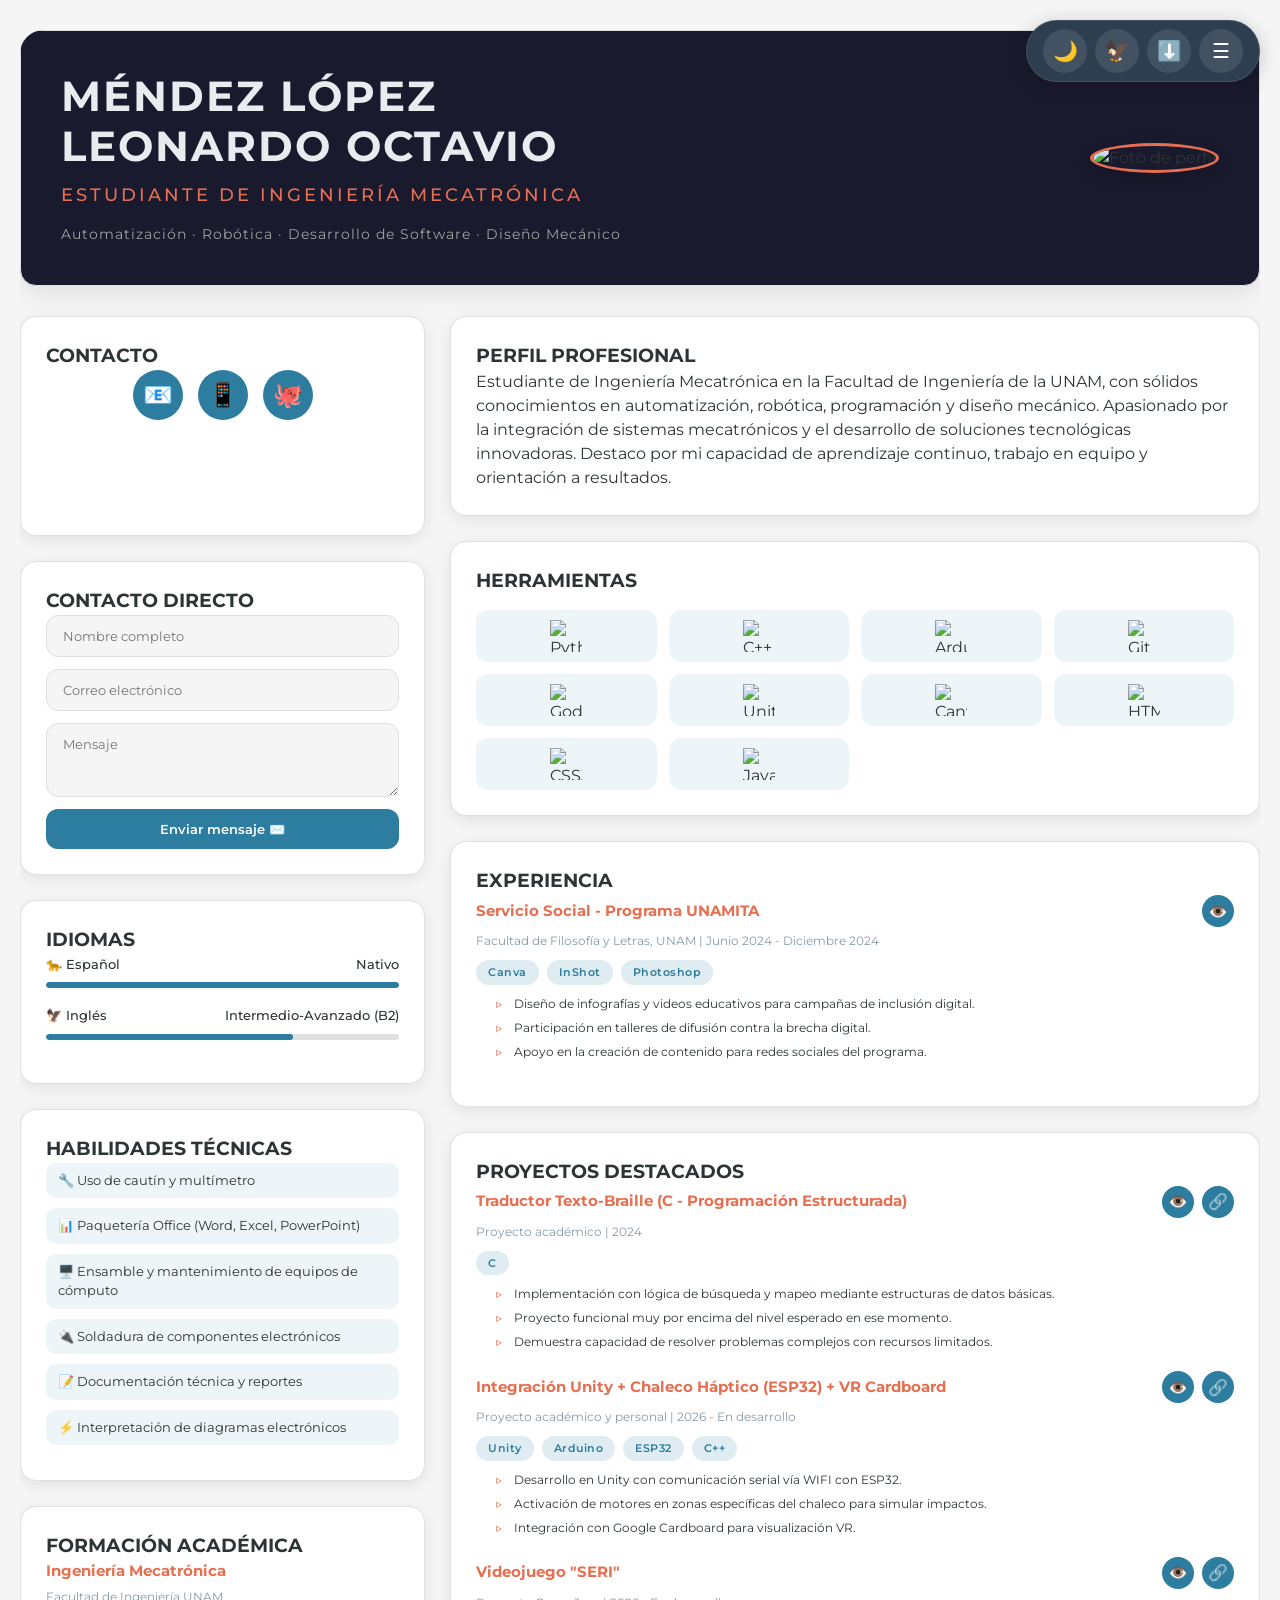
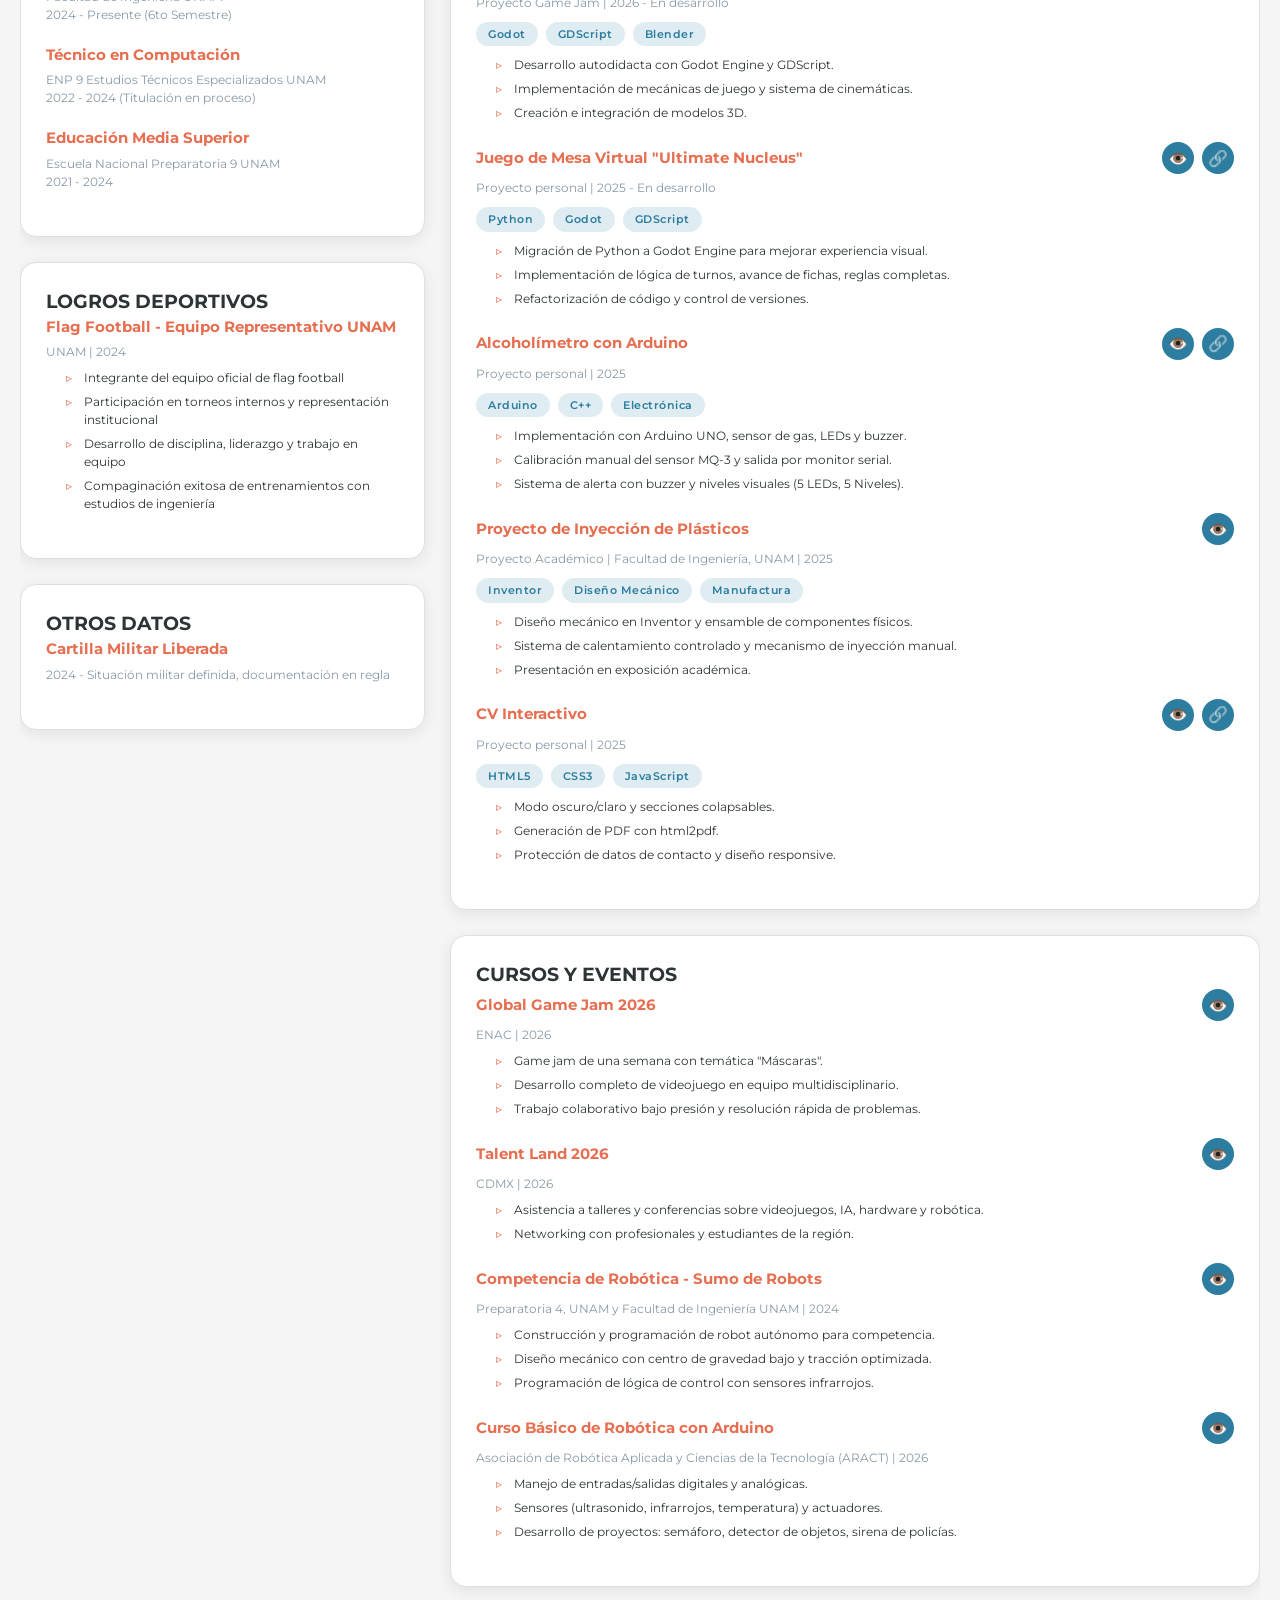
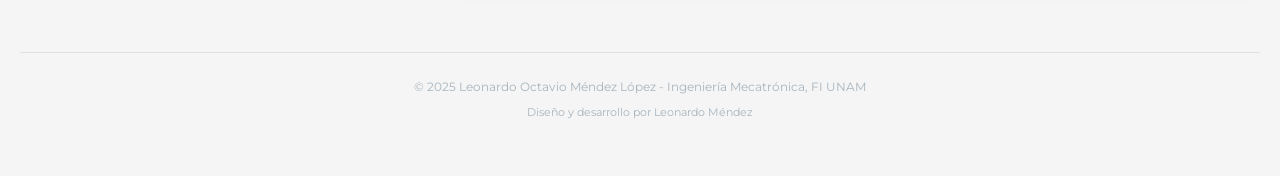
==== index.html @ 7aea2313 "Primera versión de mi CV interactivo" ====
<!DOCTYPE html>
<html lang="es">
<head>
    <meta charset="UTF-8">
    <meta name="viewport" content="width=device-width, initial-scale=1.0">
    <title>Leonardo Méndez - Ingeniero Mecatrónico</title>
    
    <!-- CSS -->
    <link rel="stylesheet" href="css/variables.css">
    <link rel="stylesheet" href="css/components/navbar.css">
    <link rel="stylesheet" href="css/components/header.css">
    <link rel="stylesheet" href="css/components/cards.css">
    <link rel="stylesheet" href="css/components/tools.css">
    <link rel="stylesheet" href="css/components/responsive.css">
    <link rel="stylesheet" href="css/main.css">
    
    <!-- Fonts -->
    <link href="https://fonts.googleapis.com/css2?family=Montserrat:wght@300;400;500;600;700;800&display=swap" rel="stylesheet">
    
    <!-- Libraries -->
    <script src="https://cdnjs.cloudflare.com/ajax/libs/html2pdf.js/0.10.1/html2pdf.bundle.min.js"></script>
</head>
<body>
    <!-- Componentes dinámicos -->
    <div id="navbar-placeholder"></div>
    
    <div class="container" id="cvContent">
        <div id="header-placeholder"></div>
        
        <div class="main-content">
            <div id="left-column-placeholder"></div>
            <div id="right-column-placeholder"></div>
        </div>
        
        <div id="footer-placeholder"></div>
    </div>
    
    <!-- Scripts -->
    <script src="https://cdn.jsdelivr.net/npm/@emailjs/browser@3/dist/email.min.js"></script>
    <script src="js/load-components.js"></script>
    <script src="js/modules/translations.js"></script>
    <script src="js/modules/contact.js"></script>
    <script src="js/modules/theme.js"></script>
    <script src="js/modules/gallery.js"></script>
    <script src="js/modules/pdf.js"></script>
    <script src="js/modules/menu.js"></script>
    <script src="js/main.js"></script>
</body>
</html>
---- css/variables.css ----
:root {
    --primary-dark: #1a1a2e;
    --primary-accent: #16213e;
    --secondary-accent: #0f3460;
    --accent-blue: #2c7da0;
    --accent-orange: #e76f51;
    --accent-purple: #6c63ff;
    --accent-gold: #f4a261;
    --text-light: #e9ecef;
    --text-dark: #2d3436;
    --bg-light: #f5f5f5;
    --bg-card-light: #ffffff;
    --bg-left-light: #e8e6e1;
    --border-light: #e0e0e0;
    --shadow-light: rgba(0, 0, 0, 0.08);
    --card-radius: 16px;
    --nav-bg: #2c3e50;
}

.dark-mode {
    --primary-dark: #0a0a0f;
    --primary-accent: #12121a;
    --secondary-accent: #1a1a2e;
    --accent-blue: #4a9fcf;
    --accent-orange: #f4a261;
    --accent-purple: #8b83ff;
    --text-light: #e2e8f0;
    --text-dark: #e9ecef;
    --bg-light: #0f0f14;
    --bg-card-light: #1a1a2e;
    --bg-left-light: #1e1e2a;
    --border-light: #2a2a3e;
    --shadow-light: rgba(0, 0, 0, 0.3);
    --nav-bg: #1a1a2e;
}

* {
    margin: 0;
    padding: 0;
    box-sizing: border-box;
}

html {
    scroll-behavior: smooth;
}

body {
    font-family: 'Montserrat', 'Segoe UI', sans-serif;
    background: var(--bg-light);
    color: var(--text-dark);
    transition: all 0.3s ease;
    line-height: 1.5;
    padding: 30px 20px;
}

.container {
    max-width: 1300px;
    margin: 0 auto;
    background: transparent;
    border-radius: 24px;
    overflow: hidden;
}

.main-content {
    display: grid;
    grid-template-columns: 1fr 2fr;
    gap: 25px;
}
---- css/components/navbar.css ----
.nav-panel {
    position: fixed;
    top: 20px;
    right: 20px;
    z-index: 1000;
    display: flex;
    gap: 0;
    background: var(--nav-bg);
    border-radius: 60px;
    padding: 8px 12px;
    box-shadow: 0 4px 20px rgba(0, 0, 0, 0.2);
    border: 1px solid rgba(255, 255, 255, 0.1);
}

.nav-btn {
    width: 44px;
    height: 44px;
    border-radius: 50%;
    border: none;
    background: rgba(255, 255, 255, 0.1);
    color: white;
    font-size: 20px;
    cursor: pointer;
    transition: all 0.3s ease;
    display: flex;
    align-items: center;
    justify-content: center;
    margin: 0 4px;
    position: relative;
}

.nav-btn::after {
    content: attr(data-tooltip);
    position: absolute;
    bottom: -35px;
    left: 50%;
    transform: translateX(-50%);
    background: var(--primary-dark);
    color: white;
    padding: 4px 10px;
    border-radius: 8px;
    font-size: 11px;
    white-space: nowrap;
    opacity: 0;
    pointer-events: none;
    transition: opacity 0.3s ease;
    font-weight: 500;
    z-index: 100;
}

.nav-btn:hover::after {
    opacity: 1;
}

.nav-btn:hover {
    background: var(--accent-orange);
    transform: translateY(-2px);
}

.sections-menu {
    position: absolute;
    top: 60px;
    right: 0;
    width: 280px;
    background: var(--bg-card-light);
    border-radius: 20px;
    box-shadow: 0 10px 30px var(--shadow-light);
    border: 1px solid var(--border-light);
    overflow: hidden;
    display: none;
    z-index: 1000;
}

.sections-menu.show {
    display: block;
}

.menu-header {
    display: flex;
    justify-content: space-between;
    align-items: center;
    padding: 15px 20px;
    background: var(--accent-blue);
    color: white;
    font-weight: 600;
    font-size: 14px;
}

.close-menu {
    background: none;
    border: none;
    color: white;
    font-size: 18px;
    cursor: pointer;
}

.menu-content {
    padding: 10px 0;
}

.menu-item {
    display: flex;
    align-items: center;
    gap: 12px;
    padding: 12px 20px;
    color: var(--text-dark);
    text-decoration: none;
    transition: all 0.3s ease;
    font-size: 14px;
    font-weight: 500;
}

.menu-item:hover {
    background: var(--accent-blue);
    color: white;
    padding-left: 28px;
}
---- css/components/header.css ----
.modern-header {
    background: var(--primary-dark);
    border-radius: var(--card-radius);
    padding: 40px;
    margin-bottom: 30px;
    display: flex;
    justify-content: space-between;
    align-items: center;
    flex-wrap: wrap;
    gap: 30px;
    box-shadow: 0 8px 25px var(--shadow-light);
    border: 1px solid var(--border-light);
}

.header-left {
    flex: 1;
}

.name-title h1 {
    font-size: 42px;
    font-weight: 700;
    font-family: 'Montserrat', sans-serif;
    color: var(--text-light);
    margin-bottom: 10px;
    letter-spacing: 2px;
    line-height: 1.2;
    text-transform: uppercase;
}

.name-title h2 {
    font-size: 18px;
    font-weight: 500;
    color: var(--accent-orange);
    margin-bottom: 15px;
    letter-spacing: 3px;
}

.header-tagline p {
    font-size: 14px;
    color: #a0a0a0;
    font-weight: 400;
    letter-spacing: 1px;
}

.header-right {
    flex-shrink: 0;
}

.header-profile-img {
    width: 120px;
    height: 120px;
    border-radius: 50%;
    object-fit: cover;
    border: 3px solid var(--accent-orange);
    box-shadow: 0 5px 15px rgba(0, 0, 0, 0.2);
}
---- css/components/cards.css ----
.card {
    background: var(--bg-card-light);
    border-radius: var(--card-radius);
    padding: 25px;
    margin-bottom: 25px;
    box-shadow: 0 4px 15px var(--shadow-light);
    transition: transform 0.3s ease, box-shadow 0.3s ease;
    border: 1px solid var(--border-light);
}

.card:hover {
    transform: translateY(-3px);
    box-shadow: 0 8px 25px var(--shadow-light);
}

.left-column .card {
    background: var(--bg-left-light);
}

.left-column .card:last-child {
    margin-bottom: 0;
}

.left-column h3, .right-column h3 {
    font-size: 16px;
    font-weight: 700;
    margin-bottom: 20px;
    padding-bottom: 10px;
    border-bottom: 2px solid var(--accent-blue);
    color: var(--accent-blue);
    letter-spacing: 2px;
    display: inline-block;
}

.contact-icons-row {
    display: flex;
    gap: 15px;
    justify-content: center;
    margin-bottom: 15px;
}

.contact-icon-wrapper {
    display: flex;
    justify-content: center;
    position: relative;
}

.contact-icon-wrapper::after {
    content: attr(data-tooltip);
    position: absolute;
    bottom: -35px;
    left: 50%;
    transform: translateX(-50%);
    background: var(--primary-dark);
    color: white;
    padding: 4px 10px;
    border-radius: 8px;
    font-size: 11px;
    white-space: nowrap;
    opacity: 0;
    pointer-events: none;
    transition: opacity 0.3s ease;
    font-weight: 500;
    z-index: 100;
}

.contact-icon-wrapper:hover::after {
    opacity: 1;
}

.reveal-icon-btn, .github-icon-btn {
    width: 50px;
    height: 50px;
    border-radius: 50%;
    border: none;
    background: var(--accent-blue);
    color: white;
    font-size: 24px;
    cursor: pointer;
    transition: all 0.3s ease;
    display: flex;
    align-items: center;
    justify-content: center;
}

.reveal-icon-btn:hover, .github-icon-btn:hover {
    background: var(--accent-orange);
    transform: scale(1.05);
}

.contact-values {
    display: flex;
    flex-direction: column;
    gap: 10px;
    align-items: center;
}

.contact-value-item {
    font-size: 13px;
    padding: 6px 12px;
    background: rgba(44, 125, 160, 0.1);
    border-radius: 20px;
    color: var(--text-dark);
    opacity: 0;
    transform: translateY(-10px);
    transition: all 0.3s ease;
}

.contact-value-item.show {
    opacity: 1;
    transform: translateY(0);
}

.contact-form-direct form {
    display: flex;
    flex-direction: column;
    gap: 12px;
}

input, textarea {
    padding: 12px 16px;
    border: 1px solid var(--border-light);
    border-radius: 12px;
    background: var(--bg-light);
    color: var(--text-dark);
    font-family: 'Montserrat', sans-serif;
    font-size: 13px;
    transition: all 0.3s ease;
}

input:focus, textarea:focus {
    outline: none;
    border-color: var(--accent-blue);
    box-shadow: 0 0 0 3px rgba(44, 125, 160, 0.2);
}

.contact-form-direct button[type="submit"] {
    background: var(--accent-blue);
    color: white;
    padding: 12px;
    border: none;
    border-radius: 12px;
    cursor: pointer;
    font-size: 13px;
    font-weight: 600;
    font-family: 'Montserrat', sans-serif;
    transition: all 0.3s ease;
}

.contact-form-direct button[type="submit"]:hover {
    background: var(--accent-orange);
    transform: translateY(-2px);
}

.language-item {
    margin-bottom: 18px;
}

.language-info {
    display: flex;
    justify-content: space-between;
    margin-bottom: 8px;
    font-size: 13px;
    font-weight: 500;
}

.language-bar {
    background: var(--border-light);
    border-radius: 10px;
    overflow: hidden;
    height: 6px;
}

.language-level {
    height: 100%;
    background: var(--accent-blue);
    border-radius: 10px;
}

.skills-list {
    list-style: none;
    padding-left: 0;
}

.skills-list li {
    margin-bottom: 10px;
    font-size: 13px;
    padding: 8px 12px;
    background: rgba(44, 125, 160, 0.08);
    border-radius: 10px;
    transition: all 0.3s ease;
}

.skills-list li:hover {
    background: rgba(44, 125, 160, 0.15);
    transform: translateX(5px);
}

.education-item, .experience-item {
    margin-bottom: 20px;
}

.education-item h4, .experience-item h4 {
    font-size: 15px;
    font-weight: 700;
    margin-bottom: 5px;
    color: var(--accent-orange);
}

.education-item p, .date {
    font-size: 12px;
    line-height: 1.5;
    color: #8899a6;
}

.item-header {
    display: flex;
    justify-content: space-between;
    align-items: center;
    flex-wrap: wrap;
    gap: 10px;
    margin-bottom: 5px;
}

.item-header h4 {
    margin: 0;
    flex: 1;
    font-size: 15px;
}

.item-buttons {
    display: flex;
    gap: 8px;
}

.view-btn, .github-link {
    width: 32px;
    height: 32px;
    border-radius: 50%;
    border: none;
    background: var(--accent-blue);
    color: white;
    font-size: 16px;
    cursor: pointer;
    transition: all 0.3s ease;
    display: flex;
    align-items: center;
    justify-content: center;
    text-decoration: none;
    position: relative;
}

.view-btn::after, .github-link::after {
    content: attr(data-tooltip);
    position: absolute;
    bottom: -35px;
    left: 50%;
    transform: translateX(-50%);
    background: var(--primary-dark);
    color: white;
    padding: 4px 10px;
    border-radius: 8px;
    font-size: 10px;
    white-space: nowrap;
    opacity: 0;
    pointer-events: none;
    transition: opacity 0.3s ease;
    font-weight: 500;
}

.view-btn:hover::after, .github-link:hover::after {
    opacity: 1;
}

.view-btn:hover, .github-link:hover {
    background: var(--accent-orange);
    transform: scale(1.05);
}

.achievements {
    list-style: none;
    padding-left: 20px;
    margin-top: 8px;
}

.achievements li {
    font-size: 12px;
    margin-bottom: 6px;
    position: relative;
    padding-left: 18px;
}

.achievements li::before {
    content: "▹";
    position: absolute;
    left: 0;
    color: var(--accent-orange);
}

.tech-stack {
    display: flex;
    flex-wrap: wrap;
    gap: 8px;
    margin: 10px 0;
}

.tech-badge {
    background: rgba(44, 125, 160, 0.15);
    color: var(--accent-blue);
    padding: 4px 12px;
    border-radius: 20px;
    font-size: 11px;
    font-weight: 600;
    letter-spacing: 0.5px;
}

.image-gallery {
    display: none;
    margin-top: 15px;
    background: var(--bg-light);
    border-radius: 12px;
    overflow: hidden;
}

.image-gallery.show {
    display: block;
}

.gallery-header {
    display: flex;
    justify-content: space-between;
    align-items: center;
    padding: 10px 15px;
    background: var(--primary-dark);
    color: white;
    font-size: 13px;
    font-weight: 600;
}

.close-gallery {
    background: none;
    border: none;
    color: white;
    font-size: 16px;
    cursor: pointer;
}

.gallery-content {
    padding: 15px;
    display: flex;
    flex-wrap: wrap;
    gap: 12px;
    justify-content: center;
}

.gallery-content img {
    max-width: 220px;
    width: 100%;
    border-radius: 10px;
    box-shadow: 0 2px 8px var(--shadow-light);
    cursor: pointer;
}

.gallery-note {
    width: 100%;
    text-align: center;
    font-size: 11px;
    opacity: 0.6;
    margin-top: 10px;
}

.footer {
    margin-top: 40px;
    padding: 25px;
    text-align: center;
    border-top: 1px solid var(--border-light);
    font-size: 12px;
    color: #8899a6;
}

.footer p {
    opacity: 0.7;
}
---- css/components/tools.css ----
.tools-grid {
    display: grid;
    grid-template-columns: repeat(4, 1fr);
    gap: 12px;
    margin-top: 15px;
}

.tool-item {
    position: relative;
    display: flex;
    flex-direction: column;
    align-items: center;
    justify-content: center;
    background: rgba(44, 125, 160, 0.08);
    padding: 10px;
    border-radius: 12px;
    transition: all 0.3s ease;
    cursor: pointer;
}

.tool-item:hover {
    background: rgba(44, 125, 160, 0.15);
    transform: translateY(-3px);
}

.colored-icon {
    width: 32px;
    height: 32px;
    object-fit: contain;
}

.tool-name {
    position: absolute;
    bottom: -28px;
    left: 50%;
    transform: translateX(-50%);
    background: var(--primary-dark);
    color: white;
    padding: 4px 8px;
    border-radius: 8px;
    font-size: 10px;
    white-space: nowrap;
    opacity: 0;
    pointer-events: none;
    transition: opacity 0.3s ease;
    z-index: 10;
    font-weight: 500;
}

.tool-item:hover .tool-name {
    opacity: 1;
}
---- css/components/responsive.css ----
@media (max-width: 900px) {
    .main-content {
        grid-template-columns: 1fr;
    }
    
    .modern-header {
        flex-direction: column;
        text-align: center;
    }
    
    .name-title h1 {
        font-size: 28px;
    }
    
    .tools-grid {
        grid-template-columns: repeat(5, 1fr);
    }
}

@media (max-width: 600px) {
    body {
        padding: 15px 10px;
    }
    
    .nav-panel {
        top: 10px;
        right: 10px;
        padding: 6px 10px;
    }
    
    .nav-btn {
        width: 38px;
        height: 38px;
        font-size: 18px;
    }
    
    .modern-header {
        padding: 25px;
    }
    
    .name-title h1 {
        font-size: 22px;
    }
    
    .card {
        padding: 18px;
    }
    
    .tools-grid {
        grid-template-columns: repeat(4, 1fr);
    }
}
---- css/main.css ----
/* Este archivo importa todos los demás CSS */
@import 'variables.css';
@import 'components/navbar.css';
@import 'components/header.css';
@import 'components/cards.css';
@import 'components/tools.css';
@import 'components/responsive.css';

/* Estilos adicionales generales */
::-webkit-scrollbar {
    width: 8px;
}

::-webkit-scrollbar-track {
    background: var(--border-light);
    border-radius: 10px;
}

::-webkit-scrollbar-thumb {
    background: var(--accent-blue);
    border-radius: 10px;
}

::-webkit-scrollbar-thumb:hover {
    background: var(--accent-orange);
}

::selection {
    background: var(--accent-blue);
    color: white;
}
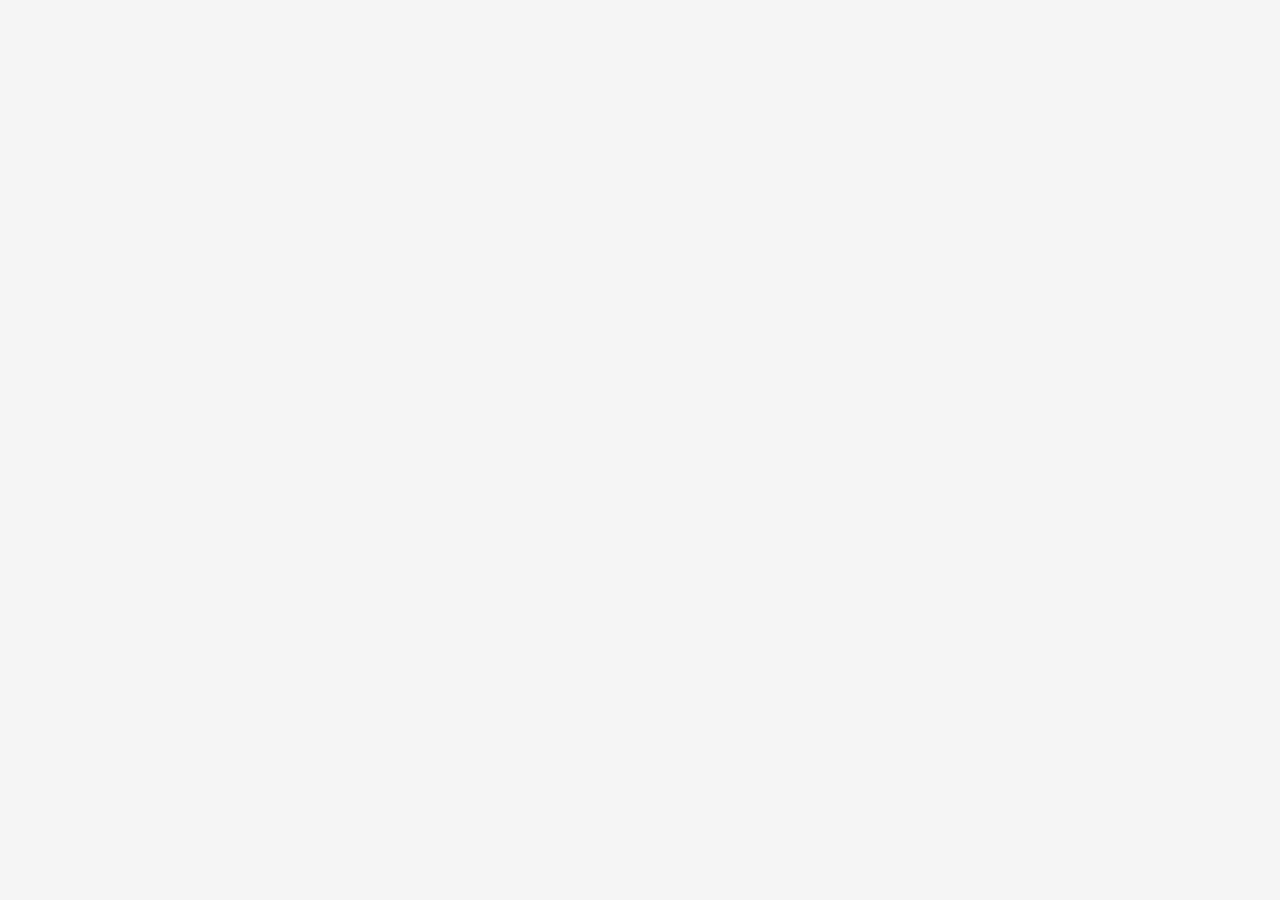
==== commit 753a2646: "Tercera Version. Segunda correccion de contacto y traduccion" ====
--- a/index.html
+++ b/index.html
@@ -34,16 +34,11 @@
         
         <div id="footer-placeholder"></div>
     </div>
-    
+        
     <!-- Scripts -->
     <script src="https://cdn.jsdelivr.net/npm/@emailjs/browser@3/dist/email.min.js"></script>
-    <script src="js/load-components.js"></script>
-    <script src="js/modules/translations.js"></script>
-    <script src="js/modules/contact.js"></script>
-    <script src="js/modules/theme.js"></script>
-    <script src="js/modules/gallery.js"></script>
-    <script src="js/modules/pdf.js"></script>
-    <script src="js/modules/menu.js"></script>
+    <script src="https://cdnjs.cloudflare.com/ajax/libs/html2pdf.js/0.10.1/html2pdf.bundle.min.js"></script>
     <script src="js/main.js"></script>
+        
 </body>
 </html>
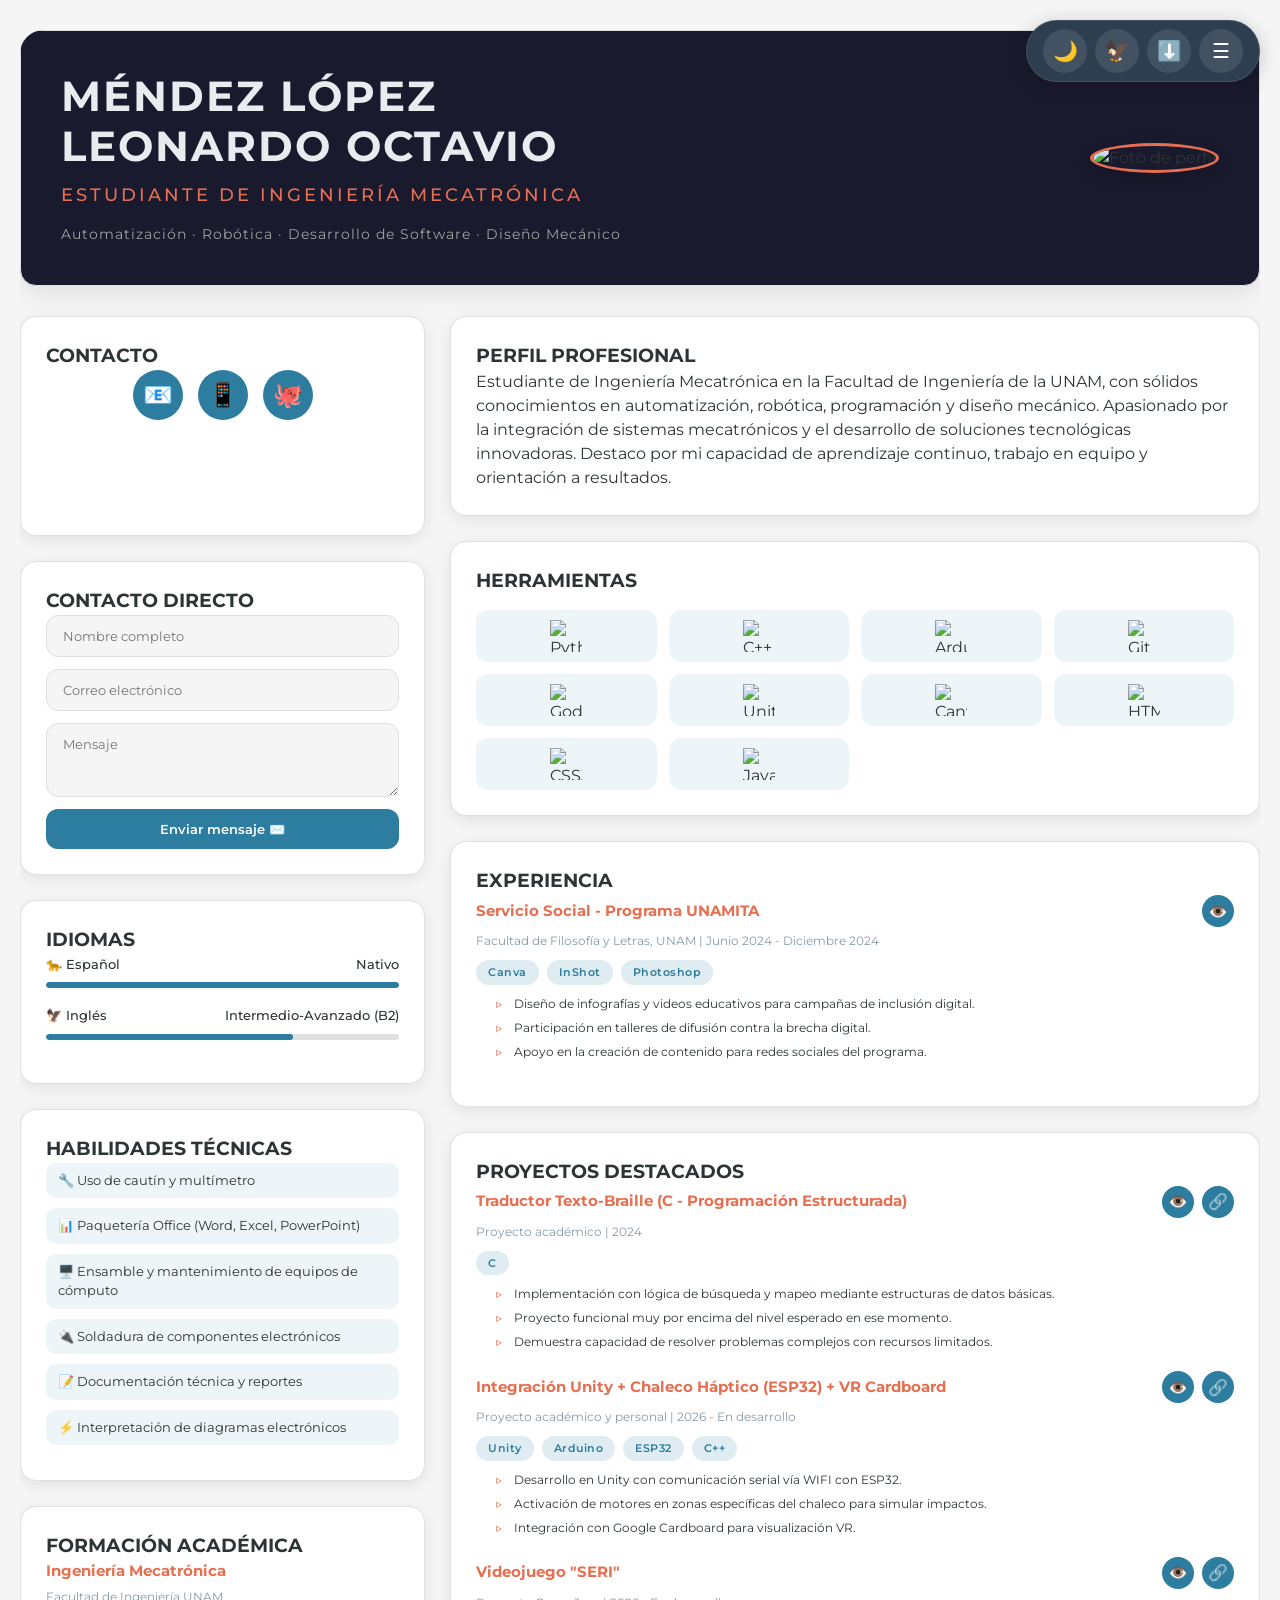
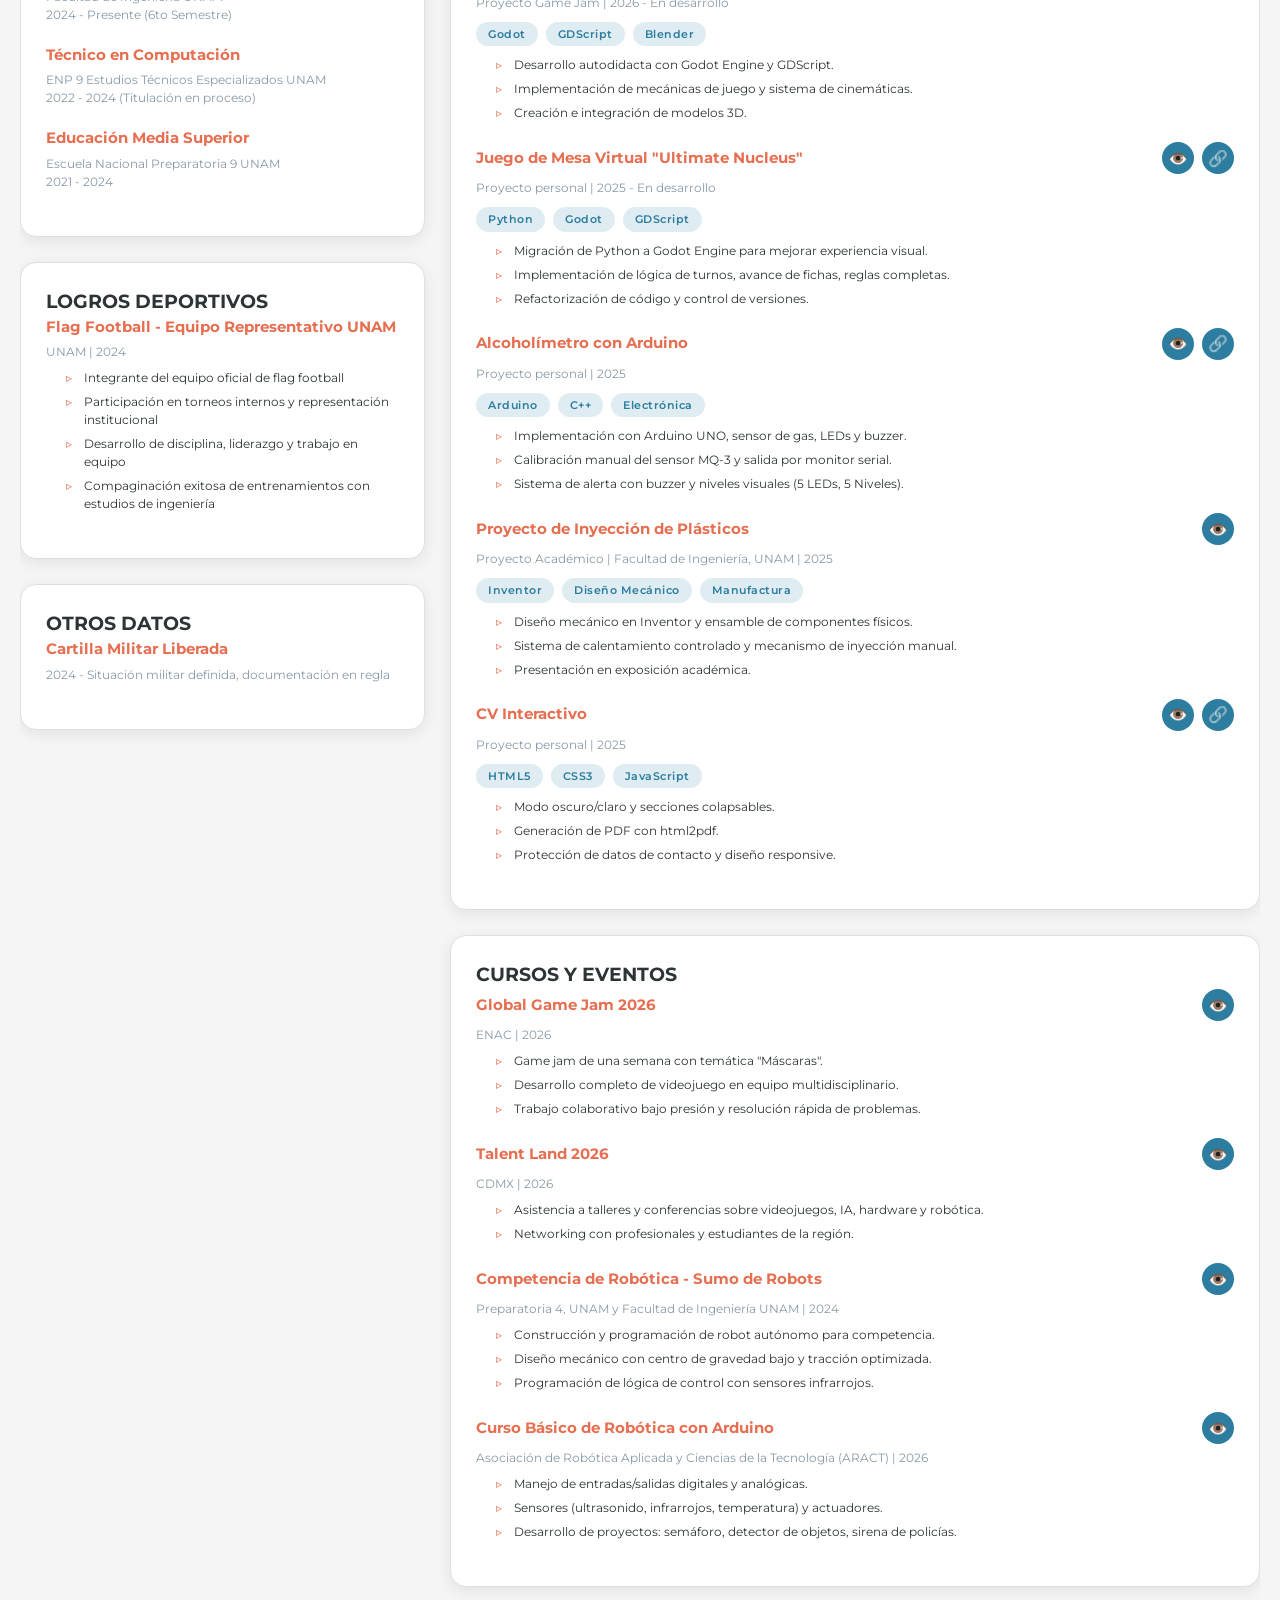
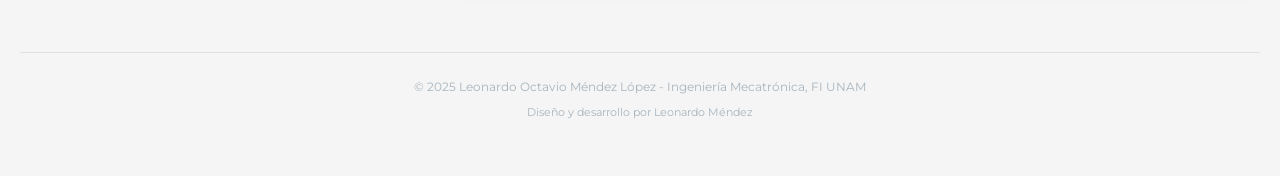
==== commit a4bf90cf: "5ta Version. Nueva Correción de contacto y traducción" ====
--- a/index.html
+++ b/index.html
@@ -34,11 +34,16 @@
         
         <div id="footer-placeholder"></div>
     </div>
-        
+    
     <!-- Scripts -->
     <script src="https://cdn.jsdelivr.net/npm/@emailjs/browser@3/dist/email.min.js"></script>
-    <script src="https://cdnjs.cloudflare.com/ajax/libs/html2pdf.js/0.10.1/html2pdf.bundle.min.js"></script>
+    <script src="js/load-components.js"></script>
+    <script src="js/modules/translations.js"></script>
+    <script src="js/modules/contact.js"></script>
+    <script src="js/modules/theme.js"></script>
+    <script src="js/modules/gallery.js"></script>
+    <script src="js/modules/pdf.js"></script>
+    <script src="js/modules/menu.js"></script>
     <script src="js/main.js"></script>
-        
 </body>
 </html>
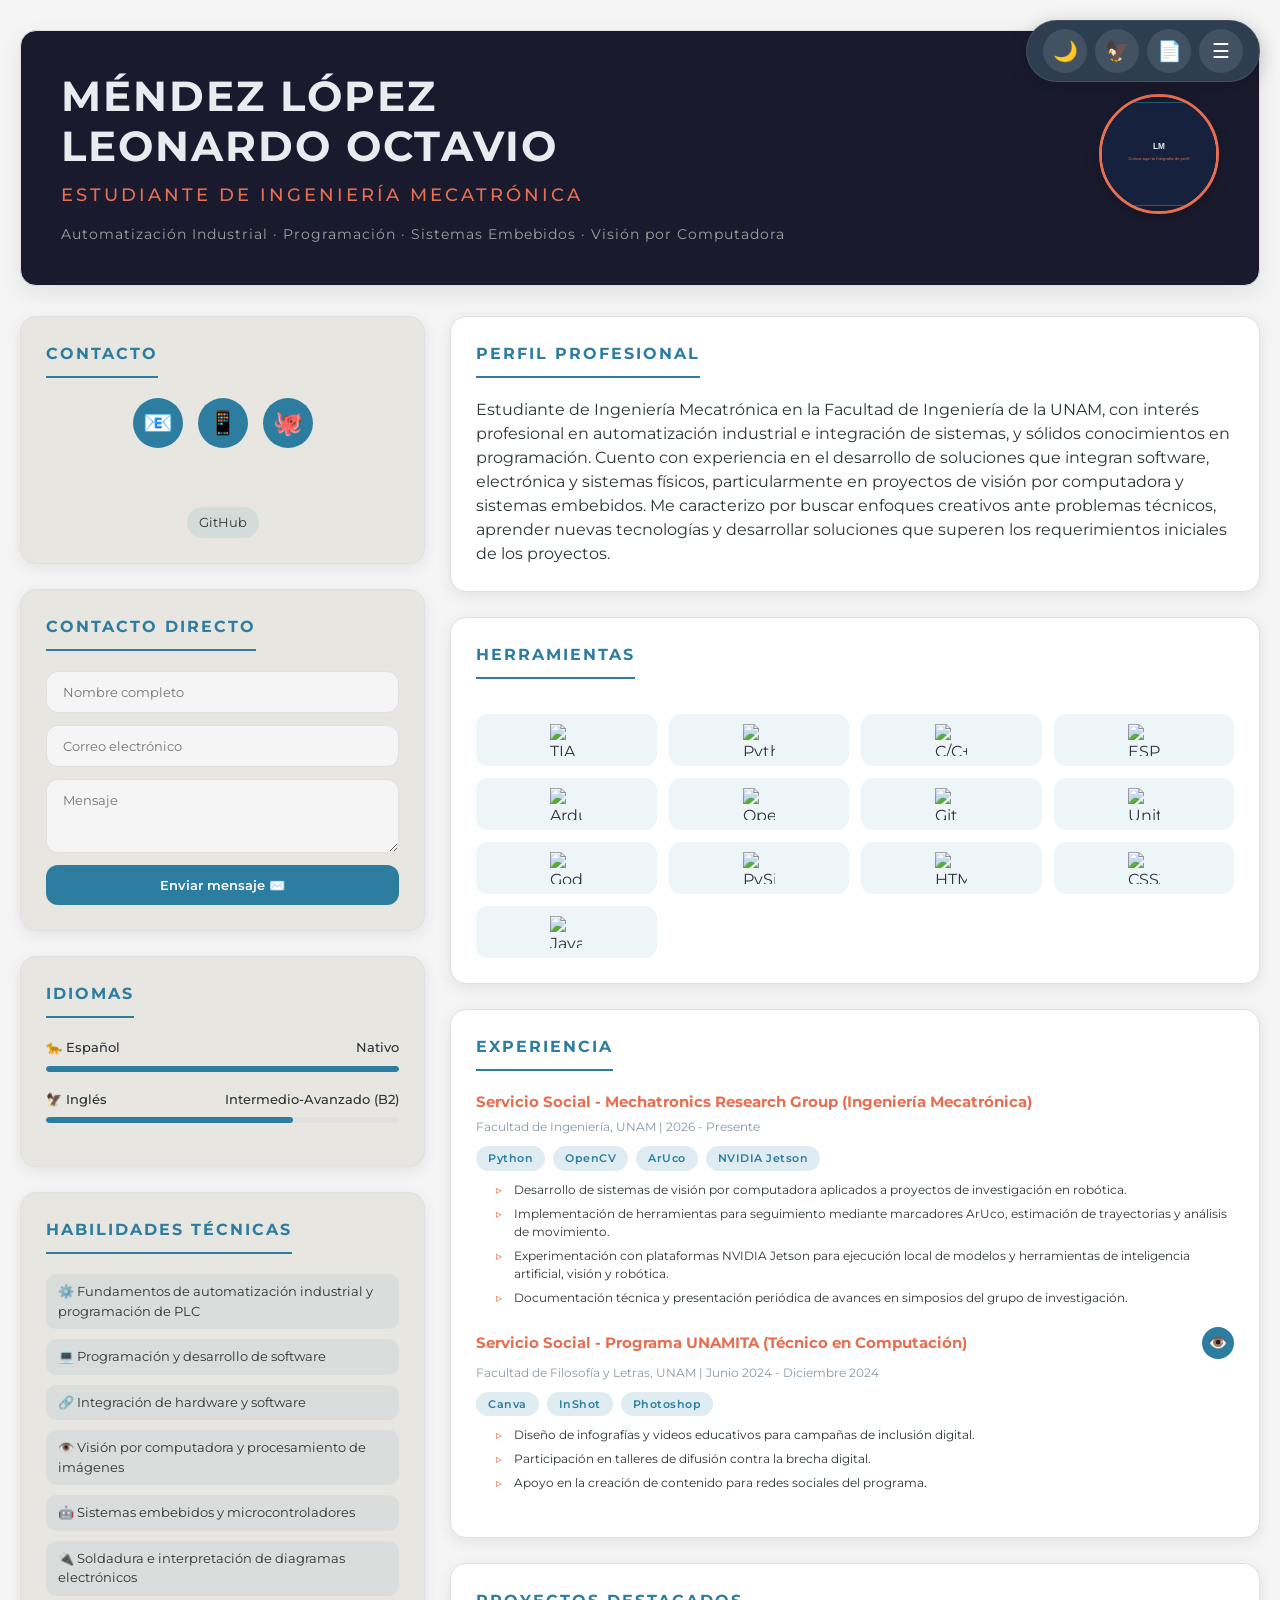
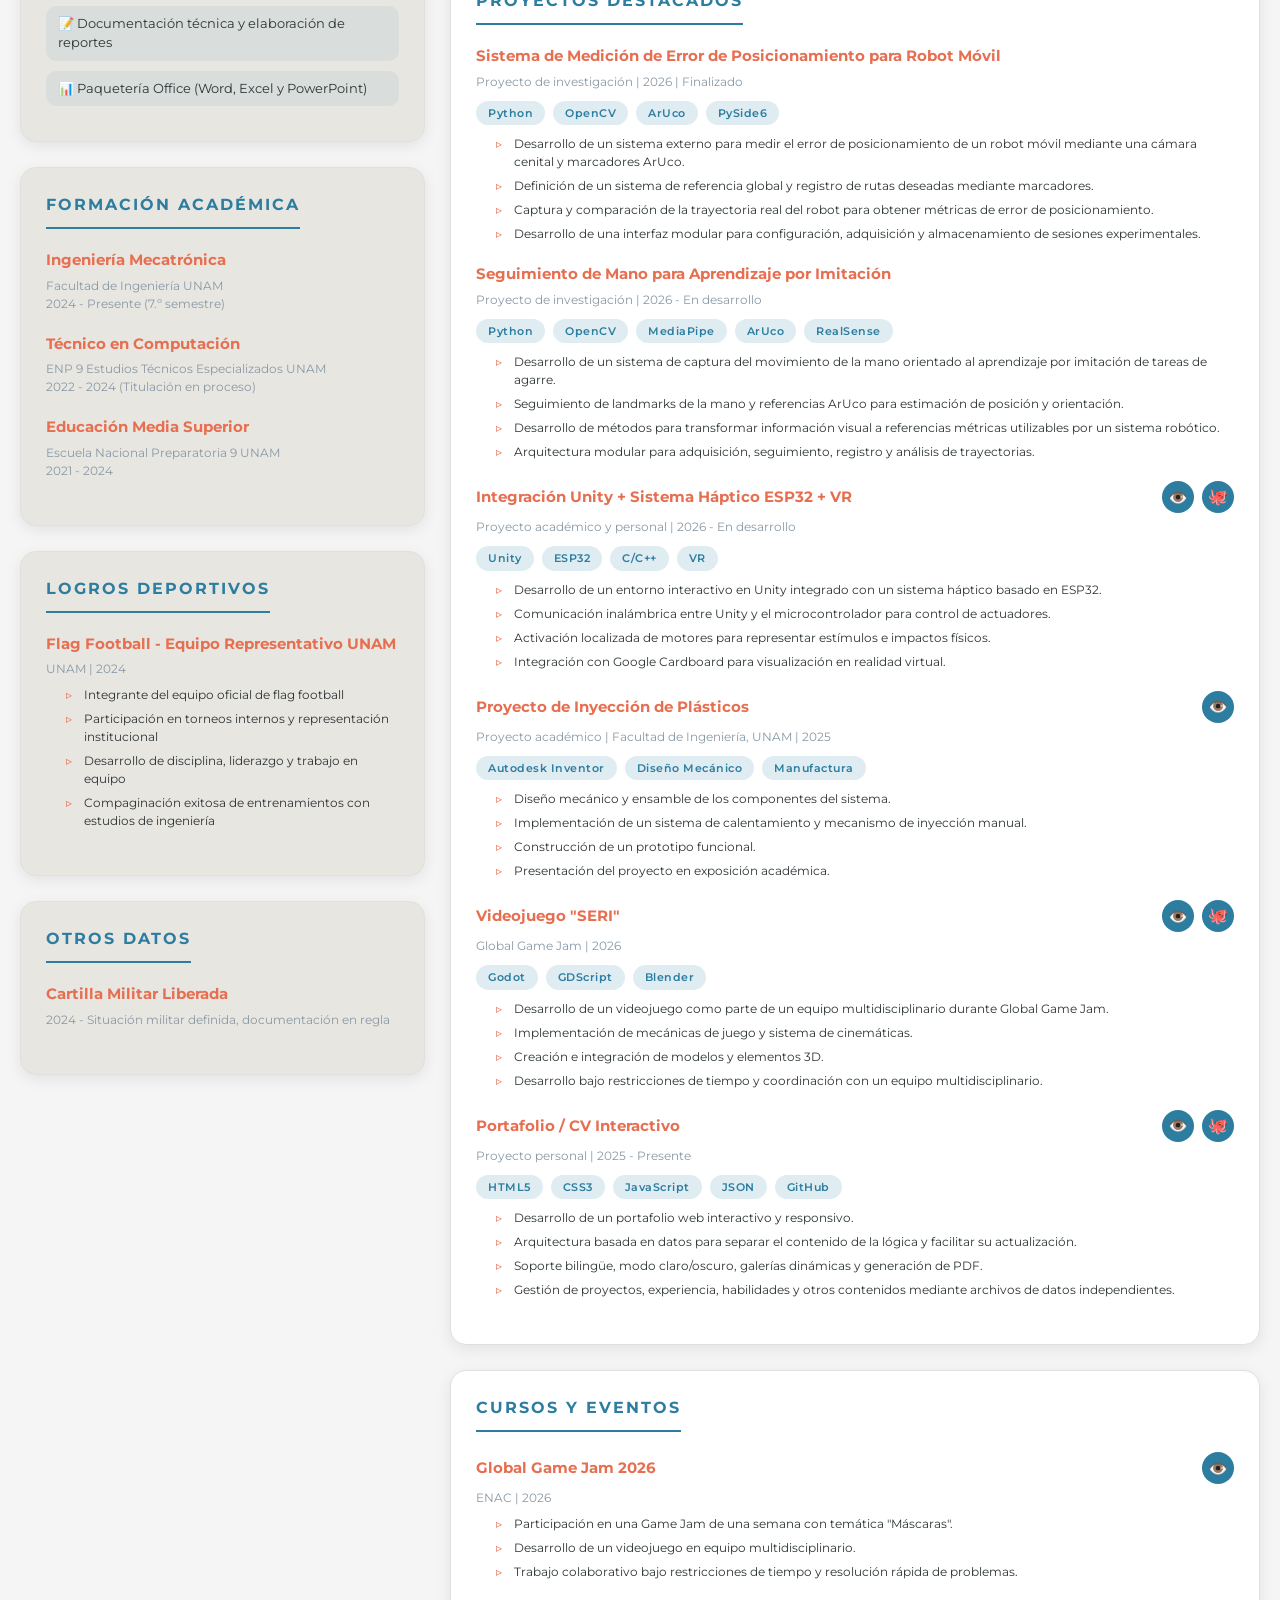
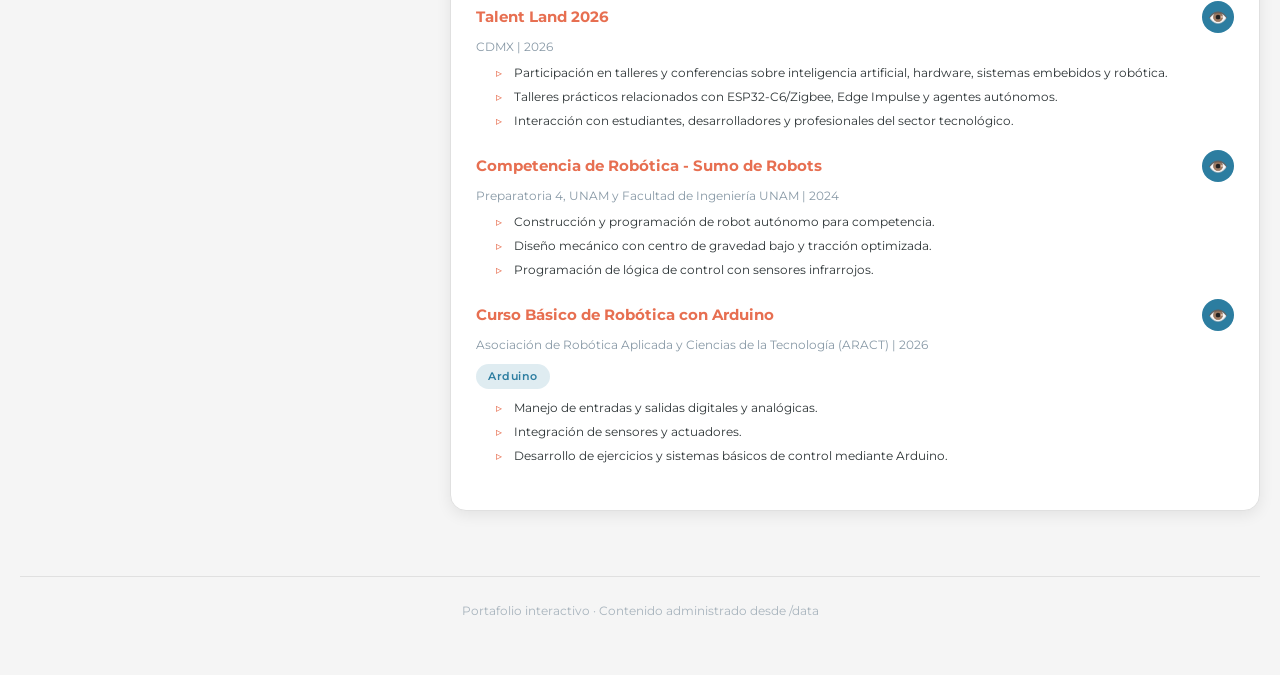
==== commit 538bc9db: "Nuevos proyectos, y json de modificacion directa" ====
--- a/index.html
+++ b/index.html
@@ -1,49 +1,43 @@
 <!DOCTYPE html>
 <html lang="es">
 <head>
-    <meta charset="UTF-8">
-    <meta name="viewport" content="width=device-width, initial-scale=1.0">
-    <title>Leonardo Méndez - Ingeniero Mecatrónico</title>
-    
-    <!-- CSS -->
-    <link rel="stylesheet" href="css/variables.css">
-    <link rel="stylesheet" href="css/components/navbar.css">
-    <link rel="stylesheet" href="css/components/header.css">
-    <link rel="stylesheet" href="css/components/cards.css">
-    <link rel="stylesheet" href="css/components/tools.css">
-    <link rel="stylesheet" href="css/components/responsive.css">
-    <link rel="stylesheet" href="css/main.css">
-    
-    <!-- Fonts -->
-    <link href="https://fonts.googleapis.com/css2?family=Montserrat:wght@300;400;500;600;700;800&display=swap" rel="stylesheet">
-    
-    <!-- Libraries -->
-    <script src="https://cdnjs.cloudflare.com/ajax/libs/html2pdf.js/0.10.1/html2pdf.bundle.min.js"></script>
+  <meta charset="UTF-8">
+  <meta name="viewport" content="width=device-width, initial-scale=1.0">
+  <meta name="description" content="Portafolio interactivo de Leonardo Méndez, estudiante de Ingeniería Mecatrónica.">
+  <title>Leonardo Méndez - Ingeniero Mecatrónico</title>
+  <link rel="stylesheet" href="css/variables.css">
+  <link rel="stylesheet" href="css/components/navbar.css">
+  <link rel="stylesheet" href="css/components/header.css">
+  <link rel="stylesheet" href="css/components/cards.css">
+  <link rel="stylesheet" href="css/components/tools.css">
+  <link rel="stylesheet" href="css/components/responsive.css">
+  <link rel="stylesheet" href="css/main.css">
+  <link href="https://fonts.googleapis.com/css2?family=Montserrat:wght@300;400;500;600;700;800&display=swap" rel="stylesheet">
+  <script src="https://cdnjs.cloudflare.com/ajax/libs/html2pdf.js/0.10.1/html2pdf.bundle.min.js"></script>
+  <script src="https://cdn.jsdelivr.net/npm/@emailjs/browser@3/dist/email.min.js"></script>
 </head>
 <body>
-    <!-- Componentes dinámicos -->
-    <div id="navbar-placeholder"></div>
-    
-    <div class="container" id="cvContent">
-        <div id="header-placeholder"></div>
-        
-        <div class="main-content">
-            <div id="left-column-placeholder"></div>
-            <div id="right-column-placeholder"></div>
-        </div>
-        
-        <div id="footer-placeholder"></div>
+  <div id="appLoading" class="app-loading">Cargando portafolio…</div>
+  <div id="navbar-placeholder"></div>
+  <div class="container" id="cvContent">
+    <div id="header-placeholder"></div>
+    <div class="main-content">
+      <div id="left-column-placeholder"></div>
+      <div id="right-column-placeholder"></div>
     </div>
-    
-    <!-- Scripts -->
-    <script src="https://cdn.jsdelivr.net/npm/@emailjs/browser@3/dist/email.min.js"></script>
-    <script src="js/load-components.js"></script>
-    <script src="js/modules/translations.js"></script>
-    <script src="js/modules/contact.js"></script>
-    <script src="js/modules/theme.js"></script>
-    <script src="js/modules/gallery.js"></script>
-    <script src="js/modules/pdf.js"></script>
-    <script src="js/modules/menu.js"></script>
-    <script src="js/main.js"></script>
+    <div id="footer-placeholder"></div>
+  </div>
+  <div id="appError" class="app-error" hidden></div>
+
+  <script src="js/load-components.js"></script>
+  <script src="js/data/data-loader.js"></script>
+  <script src="js/renderers/portfolio-renderer.js"></script>
+  <script src="js/modules/gallery.js"></script>
+  <script src="js/modules/contact.js"></script>
+  <script src="js/modules/theme.js"></script>
+  <script src="js/modules/language.js"></script>
+  <script src="js/modules/pdf.js"></script>
+  <script src="js/modules/menu.js"></script>
+  <script src="js/main.js"></script>
 </body>
-</html>+</html>
--- a/css/variables.css
+++ b/css/variables.css
@@ -1,68 +1,8 @@
 :root {
-    --primary-dark: #1a1a2e;
-    --primary-accent: #16213e;
-    --secondary-accent: #0f3460;
-    --accent-blue: #2c7da0;
-    --accent-orange: #e76f51;
-    --accent-purple: #6c63ff;
-    --accent-gold: #f4a261;
-    --text-light: #e9ecef;
-    --text-dark: #2d3436;
-    --bg-light: #f5f5f5;
-    --bg-card-light: #ffffff;
-    --bg-left-light: #e8e6e1;
-    --border-light: #e0e0e0;
-    --shadow-light: rgba(0, 0, 0, 0.08);
-    --card-radius: 16px;
-    --nav-bg: #2c3e50;
+  --primary-dark:#1a1a2e; --primary-accent:#16213e; --secondary-accent:#0f3460; --accent-blue:#2c7da0;
+  --accent-orange:#e76f51; --accent-purple:#6c63ff; --accent-gold:#f4a261; --text-light:#e9ecef; --text-dark:#2d3436;
+  --bg-light:#f5f5f5; --bg-card-light:#ffffff; --bg-left-light:#e8e6e1; --border-light:#e0e0e0; --shadow-light:rgba(0,0,0,.08);
+  --card-radius:16px; --nav-bg:#2c3e50;
 }
-
-.dark-mode {
-    --primary-dark: #0a0a0f;
-    --primary-accent: #12121a;
-    --secondary-accent: #1a1a2e;
-    --accent-blue: #4a9fcf;
-    --accent-orange: #f4a261;
-    --accent-purple: #8b83ff;
-    --text-light: #e2e8f0;
-    --text-dark: #e9ecef;
-    --bg-light: #0f0f14;
-    --bg-card-light: #1a1a2e;
-    --bg-left-light: #1e1e2a;
-    --border-light: #2a2a3e;
-    --shadow-light: rgba(0, 0, 0, 0.3);
-    --nav-bg: #1a1a2e;
-}
-
-* {
-    margin: 0;
-    padding: 0;
-    box-sizing: border-box;
-}
-
-html {
-    scroll-behavior: smooth;
-}
-
-body {
-    font-family: 'Montserrat', 'Segoe UI', sans-serif;
-    background: var(--bg-light);
-    color: var(--text-dark);
-    transition: all 0.3s ease;
-    line-height: 1.5;
-    padding: 30px 20px;
-}
-
-.container {
-    max-width: 1300px;
-    margin: 0 auto;
-    background: transparent;
-    border-radius: 24px;
-    overflow: hidden;
-}
-
-.main-content {
-    display: grid;
-    grid-template-columns: 1fr 2fr;
-    gap: 25px;
-}+.dark-mode { --primary-dark:#0a0a0f; --primary-accent:#12121a; --secondary-accent:#1a1a2e; --accent-blue:#4a9fcf; --accent-orange:#f4a261; --accent-purple:#8b83ff; --text-light:#e2e8f0; --text-dark:#e9ecef; --bg-light:#0f0f14; --bg-card-light:#1a1a2e; --bg-left-light:#1e1e2a; --border-light:#2a2a3e; --shadow-light:rgba(0,0,0,.3); --nav-bg:#1a1a2e; }
+*{margin:0;padding:0;box-sizing:border-box} html{scroll-behavior:smooth} body{font-family:'Montserrat','Segoe UI',sans-serif;background:var(--bg-light);color:var(--text-dark);transition:all .3s ease;line-height:1.5;padding:30px 20px}.container{max-width:1300px;margin:0 auto;background:transparent;border-radius:24px;overflow:visible}.main-content{display:grid;grid-template-columns:1fr 2fr;gap:25px}
--- a/css/components/navbar.css
+++ b/css/components/navbar.css
@@ -1,117 +1 @@
-.nav-panel {
-    position: fixed;
-    top: 20px;
-    right: 20px;
-    z-index: 1000;
-    display: flex;
-    gap: 0;
-    background: var(--nav-bg);
-    border-radius: 60px;
-    padding: 8px 12px;
-    box-shadow: 0 4px 20px rgba(0, 0, 0, 0.2);
-    border: 1px solid rgba(255, 255, 255, 0.1);
-}
-
-.nav-btn {
-    width: 44px;
-    height: 44px;
-    border-radius: 50%;
-    border: none;
-    background: rgba(255, 255, 255, 0.1);
-    color: white;
-    font-size: 20px;
-    cursor: pointer;
-    transition: all 0.3s ease;
-    display: flex;
-    align-items: center;
-    justify-content: center;
-    margin: 0 4px;
-    position: relative;
-}
-
-.nav-btn::after {
-    content: attr(data-tooltip);
-    position: absolute;
-    bottom: -35px;
-    left: 50%;
-    transform: translateX(-50%);
-    background: var(--primary-dark);
-    color: white;
-    padding: 4px 10px;
-    border-radius: 8px;
-    font-size: 11px;
-    white-space: nowrap;
-    opacity: 0;
-    pointer-events: none;
-    transition: opacity 0.3s ease;
-    font-weight: 500;
-    z-index: 100;
-}
-
-.nav-btn:hover::after {
-    opacity: 1;
-}
-
-.nav-btn:hover {
-    background: var(--accent-orange);
-    transform: translateY(-2px);
-}
-
-.sections-menu {
-    position: absolute;
-    top: 60px;
-    right: 0;
-    width: 280px;
-    background: var(--bg-card-light);
-    border-radius: 20px;
-    box-shadow: 0 10px 30px var(--shadow-light);
-    border: 1px solid var(--border-light);
-    overflow: hidden;
-    display: none;
-    z-index: 1000;
-}
-
-.sections-menu.show {
-    display: block;
-}
-
-.menu-header {
-    display: flex;
-    justify-content: space-between;
-    align-items: center;
-    padding: 15px 20px;
-    background: var(--accent-blue);
-    color: white;
-    font-weight: 600;
-    font-size: 14px;
-}
-
-.close-menu {
-    background: none;
-    border: none;
-    color: white;
-    font-size: 18px;
-    cursor: pointer;
-}
-
-.menu-content {
-    padding: 10px 0;
-}
-
-.menu-item {
-    display: flex;
-    align-items: center;
-    gap: 12px;
-    padding: 12px 20px;
-    color: var(--text-dark);
-    text-decoration: none;
-    transition: all 0.3s ease;
-    font-size: 14px;
-    font-weight: 500;
-}
-
-.menu-item:hover {
-    background: var(--accent-blue);
-    color: white;
-    padding-left: 28px;
-}+.nav-panel{position:fixed;top:20px;right:20px;z-index:1000;display:flex;background:var(--nav-bg);border-radius:60px;padding:8px 12px;box-shadow:0 4px 20px rgba(0,0,0,.2);border:1px solid rgba(255,255,255,.1)}.nav-btn{width:44px;height:44px;border-radius:50%;border:none;background:rgba(255,255,255,.1);color:white;font-size:20px;cursor:pointer;transition:all .3s ease;display:flex;align-items:center;justify-content:center;margin:0 4px;position:relative}.nav-btn::after{content:attr(data-tooltip);position:absolute;bottom:-35px;left:50%;transform:translateX(-50%);background:var(--primary-dark);color:white;padding:4px 10px;border-radius:8px;font-size:11px;white-space:nowrap;opacity:0;pointer-events:none;transition:opacity .3s ease;font-weight:500;z-index:100}.nav-btn:hover::after{opacity:1}.nav-btn:hover{background:var(--accent-orange);transform:translateY(-2px)}.sections-menu{position:absolute;top:60px;right:0;width:280px;background:var(--bg-card-light);border-radius:20px;box-shadow:0 10px 30px var(--shadow-light);border:1px solid var(--border-light);overflow:hidden;display:none;z-index:1000}.sections-menu.show{display:block}.menu-header{display:flex;justify-content:space-between;align-items:center;padding:15px 20px;background:var(--accent-blue);color:white;font-weight:600;font-size:14px}.close-menu{background:none;border:none;color:white;font-size:18px;cursor:pointer}.menu-content{padding:10px 0}.menu-item{display:flex;align-items:center;gap:12px;padding:12px 20px;color:var(--text-dark);text-decoration:none;transition:all .3s ease;font-size:14px;font-weight:500}.menu-item:hover{background:var(--accent-blue);color:white;padding-left:28px}
--- a/css/components/header.css
+++ b/css/components/header.css
@@ -1,56 +1 @@
-.modern-header {
-    background: var(--primary-dark);
-    border-radius: var(--card-radius);
-    padding: 40px;
-    margin-bottom: 30px;
-    display: flex;
-    justify-content: space-between;
-    align-items: center;
-    flex-wrap: wrap;
-    gap: 30px;
-    box-shadow: 0 8px 25px var(--shadow-light);
-    border: 1px solid var(--border-light);
-}
-
-.header-left {
-    flex: 1;
-}
-
-.name-title h1 {
-    font-size: 42px;
-    font-weight: 700;
-    font-family: 'Montserrat', sans-serif;
-    color: var(--text-light);
-    margin-bottom: 10px;
-    letter-spacing: 2px;
-    line-height: 1.2;
-    text-transform: uppercase;
-}
-
-.name-title h2 {
-    font-size: 18px;
-    font-weight: 500;
-    color: var(--accent-orange);
-    margin-bottom: 15px;
-    letter-spacing: 3px;
-}
-
-.header-tagline p {
-    font-size: 14px;
-    color: #a0a0a0;
-    font-weight: 400;
-    letter-spacing: 1px;
-}
-
-.header-right {
-    flex-shrink: 0;
-}
-
-.header-profile-img {
-    width: 120px;
-    height: 120px;
-    border-radius: 50%;
-    object-fit: cover;
-    border: 3px solid var(--accent-orange);
-    box-shadow: 0 5px 15px rgba(0, 0, 0, 0.2);
-}+.modern-header{background:var(--primary-dark);border-radius:var(--card-radius);padding:40px;margin-bottom:30px;display:flex;justify-content:space-between;align-items:center;flex-wrap:wrap;gap:30px;box-shadow:0 8px 25px var(--shadow-light);border:1px solid var(--border-light)}.header-left{flex:1}.name-title h1{font-size:42px;font-weight:700;color:var(--text-light);margin-bottom:10px;letter-spacing:2px;line-height:1.2;text-transform:uppercase}.name-title h2{font-size:18px;font-weight:500;color:var(--accent-orange);margin-bottom:15px;letter-spacing:3px}.header-tagline p{font-size:14px;color:#a0a0a0;font-weight:400;letter-spacing:1px}.header-right{flex-shrink:0}.header-profile-img{width:120px;height:120px;border-radius:50%;object-fit:cover;border:3px solid var(--accent-orange);box-shadow:0 5px 15px rgba(0,0,0,.2)}
--- a/css/components/cards.css
+++ b/css/components/cards.css
@@ -1,383 +1 @@
-.card {
-    background: var(--bg-card-light);
-    border-radius: var(--card-radius);
-    padding: 25px;
-    margin-bottom: 25px;
-    box-shadow: 0 4px 15px var(--shadow-light);
-    transition: transform 0.3s ease, box-shadow 0.3s ease;
-    border: 1px solid var(--border-light);
-}
-
-.card:hover {
-    transform: translateY(-3px);
-    box-shadow: 0 8px 25px var(--shadow-light);
-}
-
-.left-column .card {
-    background: var(--bg-left-light);
-}
-
-.left-column .card:last-child {
-    margin-bottom: 0;
-}
-
-.left-column h3, .right-column h3 {
-    font-size: 16px;
-    font-weight: 700;
-    margin-bottom: 20px;
-    padding-bottom: 10px;
-    border-bottom: 2px solid var(--accent-blue);
-    color: var(--accent-blue);
-    letter-spacing: 2px;
-    display: inline-block;
-}
-
-.contact-icons-row {
-    display: flex;
-    gap: 15px;
-    justify-content: center;
-    margin-bottom: 15px;
-}
-
-.contact-icon-wrapper {
-    display: flex;
-    justify-content: center;
-    position: relative;
-}
-
-.contact-icon-wrapper::after {
-    content: attr(data-tooltip);
-    position: absolute;
-    bottom: -35px;
-    left: 50%;
-    transform: translateX(-50%);
-    background: var(--primary-dark);
-    color: white;
-    padding: 4px 10px;
-    border-radius: 8px;
-    font-size: 11px;
-    white-space: nowrap;
-    opacity: 0;
-    pointer-events: none;
-    transition: opacity 0.3s ease;
-    font-weight: 500;
-    z-index: 100;
-}
-
-.contact-icon-wrapper:hover::after {
-    opacity: 1;
-}
-
-.reveal-icon-btn, .github-icon-btn {
-    width: 50px;
-    height: 50px;
-    border-radius: 50%;
-    border: none;
-    background: var(--accent-blue);
-    color: white;
-    font-size: 24px;
-    cursor: pointer;
-    transition: all 0.3s ease;
-    display: flex;
-    align-items: center;
-    justify-content: center;
-}
-
-.reveal-icon-btn:hover, .github-icon-btn:hover {
-    background: var(--accent-orange);
-    transform: scale(1.05);
-}
-
-.contact-values {
-    display: flex;
-    flex-direction: column;
-    gap: 10px;
-    align-items: center;
-}
-
-.contact-value-item {
-    font-size: 13px;
-    padding: 6px 12px;
-    background: rgba(44, 125, 160, 0.1);
-    border-radius: 20px;
-    color: var(--text-dark);
-    opacity: 0;
-    transform: translateY(-10px);
-    transition: all 0.3s ease;
-}
-
-.contact-value-item.show {
-    opacity: 1;
-    transform: translateY(0);
-}
-
-.contact-form-direct form {
-    display: flex;
-    flex-direction: column;
-    gap: 12px;
-}
-
-input, textarea {
-    padding: 12px 16px;
-    border: 1px solid var(--border-light);
-    border-radius: 12px;
-    background: var(--bg-light);
-    color: var(--text-dark);
-    font-family: 'Montserrat', sans-serif;
-    font-size: 13px;
-    transition: all 0.3s ease;
-}
-
-input:focus, textarea:focus {
-    outline: none;
-    border-color: var(--accent-blue);
-    box-shadow: 0 0 0 3px rgba(44, 125, 160, 0.2);
-}
-
-.contact-form-direct button[type="submit"] {
-    background: var(--accent-blue);
-    color: white;
-    padding: 12px;
-    border: none;
-    border-radius: 12px;
-    cursor: pointer;
-    font-size: 13px;
-    font-weight: 600;
-    font-family: 'Montserrat', sans-serif;
-    transition: all 0.3s ease;
-}
-
-.contact-form-direct button[type="submit"]:hover {
-    background: var(--accent-orange);
-    transform: translateY(-2px);
-}
-
-.language-item {
-    margin-bottom: 18px;
-}
-
-.language-info {
-    display: flex;
-    justify-content: space-between;
-    margin-bottom: 8px;
-    font-size: 13px;
-    font-weight: 500;
-}
-
-.language-bar {
-    background: var(--border-light);
-    border-radius: 10px;
-    overflow: hidden;
-    height: 6px;
-}
-
-.language-level {
-    height: 100%;
-    background: var(--accent-blue);
-    border-radius: 10px;
-}
-
-.skills-list {
-    list-style: none;
-    padding-left: 0;
-}
-
-.skills-list li {
-    margin-bottom: 10px;
-    font-size: 13px;
-    padding: 8px 12px;
-    background: rgba(44, 125, 160, 0.08);
-    border-radius: 10px;
-    transition: all 0.3s ease;
-}
-
-.skills-list li:hover {
-    background: rgba(44, 125, 160, 0.15);
-    transform: translateX(5px);
-}
-
-.education-item, .experience-item {
-    margin-bottom: 20px;
-}
-
-.education-item h4, .experience-item h4 {
-    font-size: 15px;
-    font-weight: 700;
-    margin-bottom: 5px;
-    color: var(--accent-orange);
-}
-
-.education-item p, .date {
-    font-size: 12px;
-    line-height: 1.5;
-    color: #8899a6;
-}
-
-.item-header {
-    display: flex;
-    justify-content: space-between;
-    align-items: center;
-    flex-wrap: wrap;
-    gap: 10px;
-    margin-bottom: 5px;
-}
-
-.item-header h4 {
-    margin: 0;
-    flex: 1;
-    font-size: 15px;
-}
-
-.item-buttons {
-    display: flex;
-    gap: 8px;
-}
-
-.view-btn, .github-link {
-    width: 32px;
-    height: 32px;
-    border-radius: 50%;
-    border: none;
-    background: var(--accent-blue);
-    color: white;
-    font-size: 16px;
-    cursor: pointer;
-    transition: all 0.3s ease;
-    display: flex;
-    align-items: center;
-    justify-content: center;
-    text-decoration: none;
-    position: relative;
-}
-
-.view-btn::after, .github-link::after {
-    content: attr(data-tooltip);
-    position: absolute;
-    bottom: -35px;
-    left: 50%;
-    transform: translateX(-50%);
-    background: var(--primary-dark);
-    color: white;
-    padding: 4px 10px;
-    border-radius: 8px;
-    font-size: 10px;
-    white-space: nowrap;
-    opacity: 0;
-    pointer-events: none;
-    transition: opacity 0.3s ease;
-    font-weight: 500;
-}
-
-.view-btn:hover::after, .github-link:hover::after {
-    opacity: 1;
-}
-
-.view-btn:hover, .github-link:hover {
-    background: var(--accent-orange);
-    transform: scale(1.05);
-}
-
-.achievements {
-    list-style: none;
-    padding-left: 20px;
-    margin-top: 8px;
-}
-
-.achievements li {
-    font-size: 12px;
-    margin-bottom: 6px;
-    position: relative;
-    padding-left: 18px;
-}
-
-.achievements li::before {
-    content: "▹";
-    position: absolute;
-    left: 0;
-    color: var(--accent-orange);
-}
-
-.tech-stack {
-    display: flex;
-    flex-wrap: wrap;
-    gap: 8px;
-    margin: 10px 0;
-}
-
-.tech-badge {
-    background: rgba(44, 125, 160, 0.15);
-    color: var(--accent-blue);
-    padding: 4px 12px;
-    border-radius: 20px;
-    font-size: 11px;
-    font-weight: 600;
-    letter-spacing: 0.5px;
-}
-
-.image-gallery {
-    display: none;
-    margin-top: 15px;
-    background: var(--bg-light);
-    border-radius: 12px;
-    overflow: hidden;
-}
-
-.image-gallery.show {
-    display: block;
-}
-
-.gallery-header {
-    display: flex;
-    justify-content: space-between;
-    align-items: center;
-    padding: 10px 15px;
-    background: var(--primary-dark);
-    color: white;
-    font-size: 13px;
-    font-weight: 600;
-}
-
-.close-gallery {
-    background: none;
-    border: none;
-    color: white;
-    font-size: 16px;
-    cursor: pointer;
-}
-
-.gallery-content {
-    padding: 15px;
-    display: flex;
-    flex-wrap: wrap;
-    gap: 12px;
-    justify-content: center;
-}
-
-.gallery-content img {
-    max-width: 220px;
-    width: 100%;
-    border-radius: 10px;
-    box-shadow: 0 2px 8px var(--shadow-light);
-    cursor: pointer;
-}
-
-.gallery-note {
-    width: 100%;
-    text-align: center;
-    font-size: 11px;
-    opacity: 0.6;
-    margin-top: 10px;
-}
-
-.footer {
-    margin-top: 40px;
-    padding: 25px;
-    text-align: center;
-    border-top: 1px solid var(--border-light);
-    font-size: 12px;
-    color: #8899a6;
-}
-
-.footer p {
-    opacity: 0.7;
-}+.card{background:var(--bg-card-light);border-radius:var(--card-radius);padding:25px;margin-bottom:25px;box-shadow:0 4px 15px var(--shadow-light);transition:transform .3s ease,box-shadow .3s ease;border:1px solid var(--border-light)}.card:hover{transform:translateY(-3px);box-shadow:0 8px 25px var(--shadow-light)}.left-column .card{background:var(--bg-left-light)}.left-column .card:last-child{margin-bottom:0}.left-column h3,.right-column h3{font-size:16px;font-weight:700;margin-bottom:20px;padding-bottom:10px;border-bottom:2px solid var(--accent-blue);color:var(--accent-blue);letter-spacing:2px;display:inline-block}.contact-icons-row{display:flex;gap:15px;justify-content:center;margin-bottom:15px}.contact-icon-wrapper{display:flex;justify-content:center;position:relative}.contact-icon-wrapper::after,.view-btn::after,.github-link::after{content:attr(data-tooltip);position:absolute;bottom:-35px;left:50%;transform:translateX(-50%);background:var(--primary-dark);color:white;padding:4px 10px;border-radius:8px;font-size:10px;white-space:nowrap;opacity:0;pointer-events:none;transition:opacity .3s ease;font-weight:500;z-index:100}.contact-icon-wrapper:hover::after,.view-btn:hover::after,.github-link:hover::after{opacity:1}.reveal-icon-btn,.github-icon-btn{width:50px;height:50px;border-radius:50%;border:none;background:var(--accent-blue);color:white;font-size:24px;cursor:pointer;transition:all .3s ease;display:flex;align-items:center;justify-content:center}.reveal-icon-btn:hover,.github-icon-btn:hover{background:var(--accent-orange);transform:scale(1.05)}.contact-values{display:flex;flex-direction:column;gap:10px;align-items:center}.contact-value-item{font-size:13px;padding:6px 12px;background:rgba(44,125,160,.1);border-radius:20px;color:var(--text-dark);opacity:0;transform:translateY(-10px);transition:all .3s ease;max-width:100%;overflow-wrap:anywhere}.contact-value-item.show{opacity:1;transform:translateY(0)}.contact-form-direct form{display:flex;flex-direction:column;gap:12px}input,textarea{padding:12px 16px;border:1px solid var(--border-light);border-radius:12px;background:var(--bg-light);color:var(--text-dark);font-family:'Montserrat',sans-serif;font-size:13px;transition:all .3s ease}input:focus,textarea:focus{outline:none;border-color:var(--accent-blue);box-shadow:0 0 0 3px rgba(44,125,160,.2)}.contact-form-direct button[type=submit]{background:var(--accent-blue);color:white;padding:12px;border:none;border-radius:12px;cursor:pointer;font-size:13px;font-weight:600;font-family:'Montserrat',sans-serif;transition:all .3s ease}.contact-form-direct button[type=submit]:hover{background:var(--accent-orange);transform:translateY(-2px)}.language-item{margin-bottom:18px}.language-info{display:flex;justify-content:space-between;margin-bottom:8px;font-size:13px;font-weight:500;gap:12px}.language-bar{background:var(--border-light);border-radius:10px;overflow:hidden;height:6px}.language-level{height:100%;background:var(--accent-blue);border-radius:10px}.skills-list{list-style:none;padding-left:0}.skills-list li{margin-bottom:10px;font-size:13px;padding:8px 12px;background:rgba(44,125,160,.08);border-radius:10px;transition:all .3s ease}.skills-list li:hover{background:rgba(44,125,160,.15);transform:translateX(5px)}.education-item,.experience-item{margin-bottom:20px}.education-item h4,.experience-item h4{font-size:15px;font-weight:700;margin-bottom:5px;color:var(--accent-orange)}.education-item p,.date{font-size:12px;line-height:1.5;color:#8899a6}.item-header{display:flex;justify-content:space-between;align-items:center;flex-wrap:wrap;gap:10px;margin-bottom:5px}.item-header h4{margin:0;flex:1;font-size:15px}.item-buttons{display:flex;gap:8px}.view-btn,.github-link{width:32px;height:32px;border-radius:50%;border:none;background:var(--accent-blue);color:white;font-size:16px;cursor:pointer;transition:all .3s ease;display:flex;align-items:center;justify-content:center;text-decoration:none;position:relative}.view-btn:hover,.github-link:hover{background:var(--accent-orange);transform:scale(1.05)}.achievements{list-style:none;padding-left:20px;margin-top:8px}.achievements li{font-size:12px;margin-bottom:6px;position:relative;padding-left:18px}.achievements li::before{content:'▹';position:absolute;left:0;color:var(--accent-orange)}.tech-stack{display:flex;flex-wrap:wrap;gap:8px;margin:10px 0}.tech-badge{background:rgba(44,125,160,.15);color:var(--accent-blue);padding:4px 12px;border-radius:20px;font-size:11px;font-weight:600;letter-spacing:.5px}.image-gallery{display:none;margin-top:15px;background:var(--bg-light);border-radius:12px;overflow:hidden}.image-gallery.show{display:block}.gallery-header{display:flex;justify-content:space-between;align-items:center;padding:10px 15px;background:var(--primary-dark);color:white;font-size:13px;font-weight:600}.close-gallery{background:none;border:none;color:white;font-size:16px;cursor:pointer}.gallery-content{padding:15px;display:grid;grid-template-columns:repeat(auto-fit,minmax(180px,1fr));gap:12px}.gallery-content img{width:100%;max-height:260px;object-fit:cover;border-radius:10px;box-shadow:0 2px 8px var(--shadow-light)}.footer{margin-top:40px;padding:25px;text-align:center;border-top:1px solid var(--border-light);font-size:12px;color:#8899a6}.footer p{opacity:.7}
--- a/css/components/tools.css
+++ b/css/components/tools.css
@@ -1,52 +1 @@
-.tools-grid {
-    display: grid;
-    grid-template-columns: repeat(4, 1fr);
-    gap: 12px;
-    margin-top: 15px;
-}
-
-.tool-item {
-    position: relative;
-    display: flex;
-    flex-direction: column;
-    align-items: center;
-    justify-content: center;
-    background: rgba(44, 125, 160, 0.08);
-    padding: 10px;
-    border-radius: 12px;
-    transition: all 0.3s ease;
-    cursor: pointer;
-}
-
-.tool-item:hover {
-    background: rgba(44, 125, 160, 0.15);
-    transform: translateY(-3px);
-}
-
-.colored-icon {
-    width: 32px;
-    height: 32px;
-    object-fit: contain;
-}
-
-.tool-name {
-    position: absolute;
-    bottom: -28px;
-    left: 50%;
-    transform: translateX(-50%);
-    background: var(--primary-dark);
-    color: white;
-    padding: 4px 8px;
-    border-radius: 8px;
-    font-size: 10px;
-    white-space: nowrap;
-    opacity: 0;
-    pointer-events: none;
-    transition: opacity 0.3s ease;
-    z-index: 10;
-    font-weight: 500;
-}
-
-.tool-item:hover .tool-name {
-    opacity: 1;
-}+.tools-grid{display:grid;grid-template-columns:repeat(4,1fr);gap:12px;margin-top:15px}.tool-item{position:relative;display:flex;flex-direction:column;align-items:center;justify-content:center;background:rgba(44,125,160,.08);padding:10px;border-radius:12px;transition:all .3s ease;cursor:pointer}.tool-item:hover{background:rgba(44,125,160,.15);transform:translateY(-3px)}.colored-icon{width:32px;height:32px;object-fit:contain}.tool-name{position:absolute;bottom:-28px;left:50%;transform:translateX(-50%);background:var(--primary-dark);color:white;padding:4px 8px;border-radius:8px;font-size:10px;white-space:nowrap;opacity:0;pointer-events:none;transition:opacity .3s ease;z-index:10;font-weight:500}.tool-item:hover .tool-name{opacity:1}
--- a/css/components/responsive.css
+++ b/css/components/responsive.css
@@ -1,52 +1 @@
-@media (max-width: 900px) {
-    .main-content {
-        grid-template-columns: 1fr;
-    }
-    
-    .modern-header {
-        flex-direction: column;
-        text-align: center;
-    }
-    
-    .name-title h1 {
-        font-size: 28px;
-    }
-    
-    .tools-grid {
-        grid-template-columns: repeat(5, 1fr);
-    }
-}
-
-@media (max-width: 600px) {
-    body {
-        padding: 15px 10px;
-    }
-    
-    .nav-panel {
-        top: 10px;
-        right: 10px;
-        padding: 6px 10px;
-    }
-    
-    .nav-btn {
-        width: 38px;
-        height: 38px;
-        font-size: 18px;
-    }
-    
-    .modern-header {
-        padding: 25px;
-    }
-    
-    .name-title h1 {
-        font-size: 22px;
-    }
-    
-    .card {
-        padding: 18px;
-    }
-    
-    .tools-grid {
-        grid-template-columns: repeat(4, 1fr);
-    }
-}+@media(max-width:900px){.main-content{grid-template-columns:1fr}.modern-header{flex-direction:column;text-align:center}.name-title h1{font-size:28px}.tools-grid{grid-template-columns:repeat(5,1fr)}}@media(max-width:600px){body{padding:15px 10px}.nav-panel{top:10px;right:10px;padding:6px 10px}.nav-btn{width:38px;height:38px;font-size:18px}.modern-header{padding:25px;margin-top:50px}.name-title h1{font-size:22px}.card{padding:18px}.tools-grid{grid-template-columns:repeat(4,1fr)}}
--- a/css/main.css
+++ b/css/main.css
@@ -1,31 +1 @@
-/* Este archivo importa todos los demás CSS */
-@import 'variables.css';
-@import 'components/navbar.css';
-@import 'components/header.css';
-@import 'components/cards.css';
-@import 'components/tools.css';
-@import 'components/responsive.css';
-
-/* Estilos adicionales generales */
-::-webkit-scrollbar {
-    width: 8px;
-}
-
-::-webkit-scrollbar-track {
-    background: var(--border-light);
-    border-radius: 10px;
-}
-
-::-webkit-scrollbar-thumb {
-    background: var(--accent-blue);
-    border-radius: 10px;
-}
-
-::-webkit-scrollbar-thumb:hover {
-    background: var(--accent-orange);
-}
-
-::selection {
-    background: var(--accent-blue);
-    color: white;
-}+::-webkit-scrollbar{width:8px}::-webkit-scrollbar-track{background:var(--border-light);border-radius:10px}::-webkit-scrollbar-thumb{background:var(--accent-blue);border-radius:10px}::-webkit-scrollbar-thumb:hover{background:var(--accent-orange)}::selection{background:var(--accent-blue);color:white}.app-loading,.app-error{max-width:900px;margin:60px auto;padding:24px;border-radius:16px;background:var(--bg-card-light);box-shadow:0 4px 15px var(--shadow-light);border:1px solid var(--border-light);text-align:center}.app-error{border-left:5px solid var(--accent-orange)}@media print{.nav-panel,.contact-form-direct{display:none!important}.card{box-shadow:none;break-inside:avoid}.card:hover{transform:none}}
